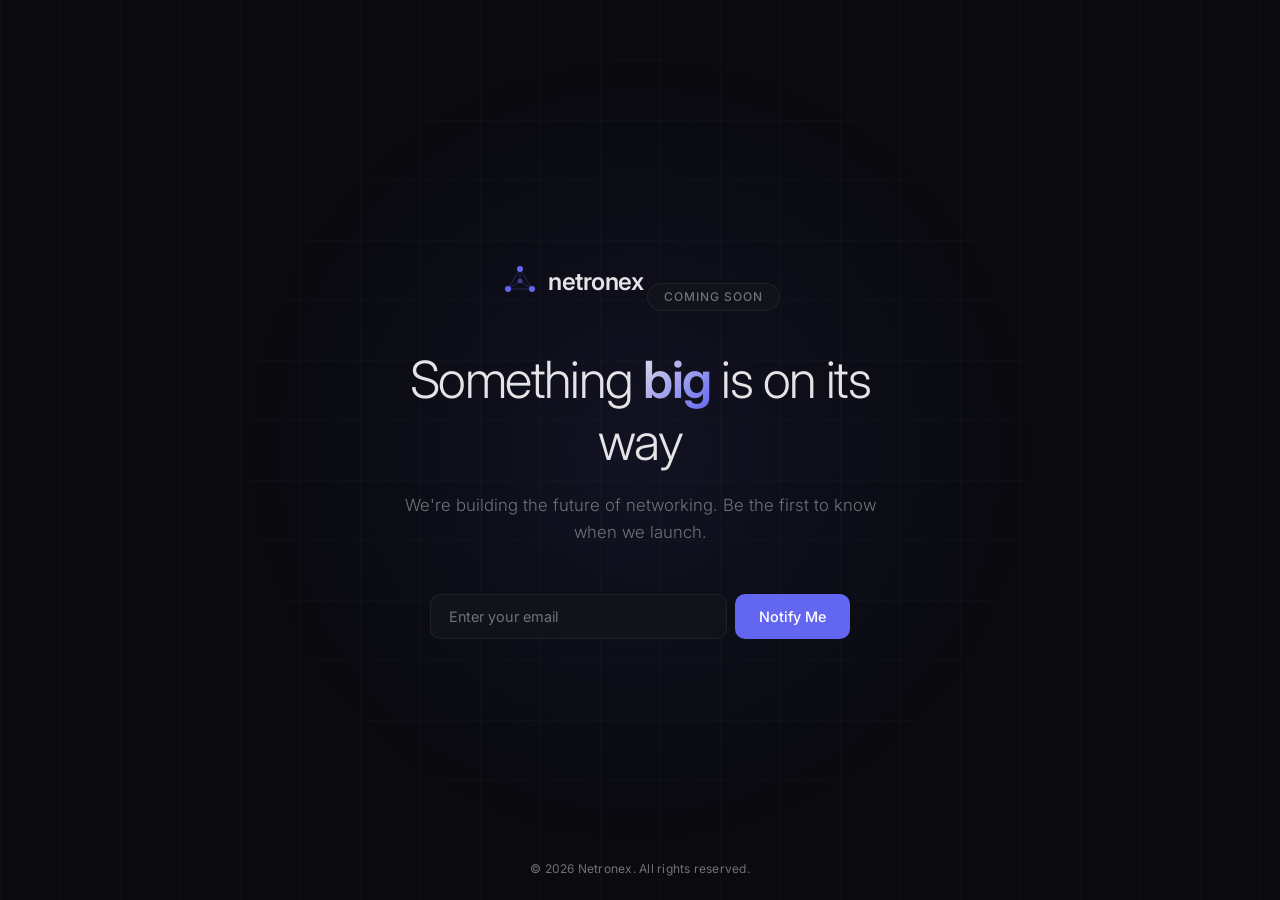
==== index.html @ 65c7b184 "Add files via upload" ====
<!DOCTYPE html>
<html lang="en">
<head>
    <meta charset="UTF-8">
    <meta name="viewport" content="width=device-width, initial-scale=1.0">
    <title>Netronex — Coming Soon</title>
    <meta name="description" content="Netronex — Networking services. Coming soon.">
    <link rel="icon" href="data:image/svg+xml,<svg xmlns='http://www.w3.org/2000/svg' viewBox='0 0 100 100'><text y='.9em' font-size='90'>◆</text></svg>">
    <link rel="preconnect" href="https://fonts.googleapis.com">
    <link rel="preconnect" href="https://fonts.gstatic.com" crossorigin>
    <link href="https://fonts.googleapis.com/css2?family=Inter:wght@300;400;500;600&display=swap" rel="stylesheet">
    <style>
        *, *::before, *::after {
            margin: 0;
            padding: 0;
            box-sizing: border-box;
        }

        :root {
            --bg: #0a0a0f;
            --surface: #12121a;
            --border: rgba(255, 255, 255, 0.06);
            --text: #e4e4e7;
            --text-muted: #71717a;
            --accent: #6366f1;
            --accent-glow: rgba(99, 102, 241, 0.15);
        }

        body {
            font-family: 'Inter', -apple-system, BlinkMacSystemFont, sans-serif;
            background: var(--bg);
            color: var(--text);
            min-height: 100vh;
            display: flex;
            flex-direction: column;
            align-items: center;
            justify-content: center;
            overflow: hidden;
            position: relative;
        }

        /* Subtle grid background */
        body::before {
            content: '';
            position: fixed;
            inset: 0;
            background-image:
                linear-gradient(rgba(255, 255, 255, 0.02) 1px, transparent 1px),
                linear-gradient(90deg, rgba(255, 255, 255, 0.02) 1px, transparent 1px);
            background-size: 60px 60px;
            pointer-events: none;
        }

        /* Radial glow behind content */
        body::after {
            content: '';
            position: fixed;
            top: 50%;
            left: 50%;
            transform: translate(-50%, -50%);
            width: 800px;
            height: 800px;
            background: radial-gradient(circle, var(--accent-glow) 0%, transparent 70%);
            pointer-events: none;
            opacity: 0.6;
        }

        .container {
            position: relative;
            z-index: 1;
            text-align: center;
            padding: 2rem;
            max-width: 560px;
        }

        .logo {
            display: inline-flex;
            align-items: center;
            gap: 0.5rem;
            margin-bottom: 3rem;
            animation: fadeDown 0.8s ease-out;
        }

        .logo-icon {
            width: 40px;
            height: 40px;
        }

        .logo-text {
            font-size: 1.5rem;
            font-weight: 600;
            letter-spacing: -0.02em;
        }

        .badge {
            display: inline-block;
            padding: 0.35rem 1rem;
            border-radius: 100px;
            border: 1px solid var(--border);
            background: var(--surface);
            color: var(--text-muted);
            font-size: 0.75rem;
            font-weight: 500;
            letter-spacing: 0.08em;
            text-transform: uppercase;
            margin-bottom: 2rem;
            animation: fadeDown 0.8s ease-out 0.1s both;
        }

        h1 {
            font-size: clamp(2rem, 5vw, 3.2rem);
            font-weight: 300;
            line-height: 1.2;
            letter-spacing: -0.03em;
            margin-bottom: 1.25rem;
            animation: fadeDown 0.8s ease-out 0.2s both;
        }

        h1 strong {
            font-weight: 600;
            background: linear-gradient(135deg, var(--text) 0%, var(--accent) 100%);
            -webkit-background-clip: text;
            -webkit-text-fill-color: transparent;
            background-clip: text;
        }

        .subtitle {
            font-size: 1.05rem;
            color: var(--text-muted);
            line-height: 1.6;
            margin-bottom: 3rem;
            font-weight: 300;
            animation: fadeDown 0.8s ease-out 0.3s both;
        }

        .notify-form {
            display: flex;
            gap: 0.5rem;
            max-width: 420px;
            margin: 0 auto;
            animation: fadeDown 0.8s ease-out 0.4s both;
        }

        .notify-form input {
            flex: 1;
            padding: 0.8rem 1.1rem;
            border-radius: 10px;
            border: 1px solid var(--border);
            background: var(--surface);
            color: var(--text);
            font-family: inherit;
            font-size: 0.9rem;
            outline: none;
            transition: border-color 0.2s;
        }

        .notify-form input::placeholder {
            color: var(--text-muted);
        }

        .notify-form input:focus {
            border-color: var(--accent);
        }

        .notify-form button {
            padding: 0.8rem 1.5rem;
            border-radius: 10px;
            border: none;
            background: var(--accent);
            color: #fff;
            font-family: inherit;
            font-size: 0.9rem;
            font-weight: 500;
            cursor: pointer;
            transition: opacity 0.2s, transform 0.2s;
            white-space: nowrap;
        }

        .notify-form button:hover {
            opacity: 0.9;
            transform: translateY(-1px);
        }

        .notify-form button:active {
            transform: translateY(0);
        }

        .form-success {
            display: none;
            color: var(--accent);
            font-size: 0.9rem;
            font-weight: 400;
            max-width: 420px;
            margin: 0 auto;
            animation: fadeDown 0.4s ease-out;
        }

        .form-success.show {
            display: block;
        }

        footer {
            position: fixed;
            bottom: 0;
            width: 100%;
            padding: 1.5rem;
            text-align: center;
            color: var(--text-muted);
            font-size: 0.75rem;
            letter-spacing: 0.02em;
            z-index: 1;
            animation: fadeDown 0.8s ease-out 0.5s both;
        }

        /* Floating nodes animation */
        .nodes {
            position: fixed;
            inset: 0;
            pointer-events: none;
            overflow: hidden;
        }

        .node {
            position: absolute;
            width: 4px;
            height: 4px;
            background: var(--accent);
            border-radius: 50%;
            opacity: 0;
            animation: float linear infinite;
        }

        @keyframes fadeDown {
            from {
                opacity: 0;
                transform: translateY(-12px);
            }
            to {
                opacity: 1;
                transform: translateY(0);
            }
        }

        @keyframes float {
            0% {
                opacity: 0;
                transform: translateY(100vh) scale(0);
            }
            10% {
                opacity: 0.3;
            }
            90% {
                opacity: 0.3;
            }
            100% {
                opacity: 0;
                transform: translateY(-20vh) scale(1);
            }
        }

        @media (max-width: 480px) {
            .notify-form {
                flex-direction: column;
            }

            .notify-form button {
                padding: 0.9rem;
            }
        }
    </style>
</head>
<body>
    <!-- Floating particle nodes -->
    <div class="nodes" id="nodes"></div>

    <div class="container">
        <div class="logo">
            <svg class="logo-icon" viewBox="0 0 40 40" fill="none" xmlns="http://www.w3.org/2000/svg">
                <circle cx="20" cy="8" r="3" fill="#6366f1"/>
                <circle cx="8" cy="28" r="3" fill="#6366f1"/>
                <circle cx="32" cy="28" r="3" fill="#6366f1"/>
                <circle cx="20" cy="20" r="2.5" fill="#6366f1" opacity="0.5"/>
                <line x1="20" y1="8" x2="8" y2="28" stroke="#6366f1" stroke-width="1" opacity="0.3"/>
                <line x1="20" y1="8" x2="32" y2="28" stroke="#6366f1" stroke-width="1" opacity="0.3"/>
                <line x1="8" y1="28" x2="32" y2="28" stroke="#6366f1" stroke-width="1" opacity="0.3"/>
                <line x1="20" y1="8" x2="20" y2="20" stroke="#6366f1" stroke-width="1" opacity="0.3"/>
                <line x1="8" y1="28" x2="20" y2="20" stroke="#6366f1" stroke-width="1" opacity="0.3"/>
                <line x1="32" y1="28" x2="20" y2="20" stroke="#6366f1" stroke-width="1" opacity="0.3"/>
            </svg>
            <span class="logo-text">netronex</span>
        </div>

        <div class="badge">Coming Soon</div>

        <h1>Something <strong>big</strong> is on its way</h1>

        <p class="subtitle">We're building the future of networking. Be the first to know when we launch.</p>

        <form class="notify-form" id="notifyForm">
            <input type="email" placeholder="Enter your email" required autocomplete="email">
            <button type="submit">Notify Me</button>
        </form>

        <p class="form-success" id="formSuccess">You're on the list. We'll be in touch.</p>
    </div>

    <footer>&copy; 2026 Netronex. All rights reserved.</footer>

    <script>
        // Floating nodes
        const nodesContainer = document.getElementById('nodes');
        for (let i = 0; i < 15; i++) {
            const node = document.createElement('div');
            node.className = 'node';
            node.style.left = Math.random() * 100 + '%';
            node.style.animationDuration = (12 + Math.random() * 18) + 's';
            node.style.animationDelay = (Math.random() * 15) + 's';
            node.style.width = node.style.height = (2 + Math.random() * 3) + 'px';
            nodesContainer.appendChild(node);
        }

        // Form handler (placeholder — swap for real backend)
        document.getElementById('notifyForm').addEventListener('submit', function(e) {
            e.preventDefault();
            this.style.display = 'none';
            document.getElementById('formSuccess').classList.add('show');
        });
    </script>
</body>
</html>
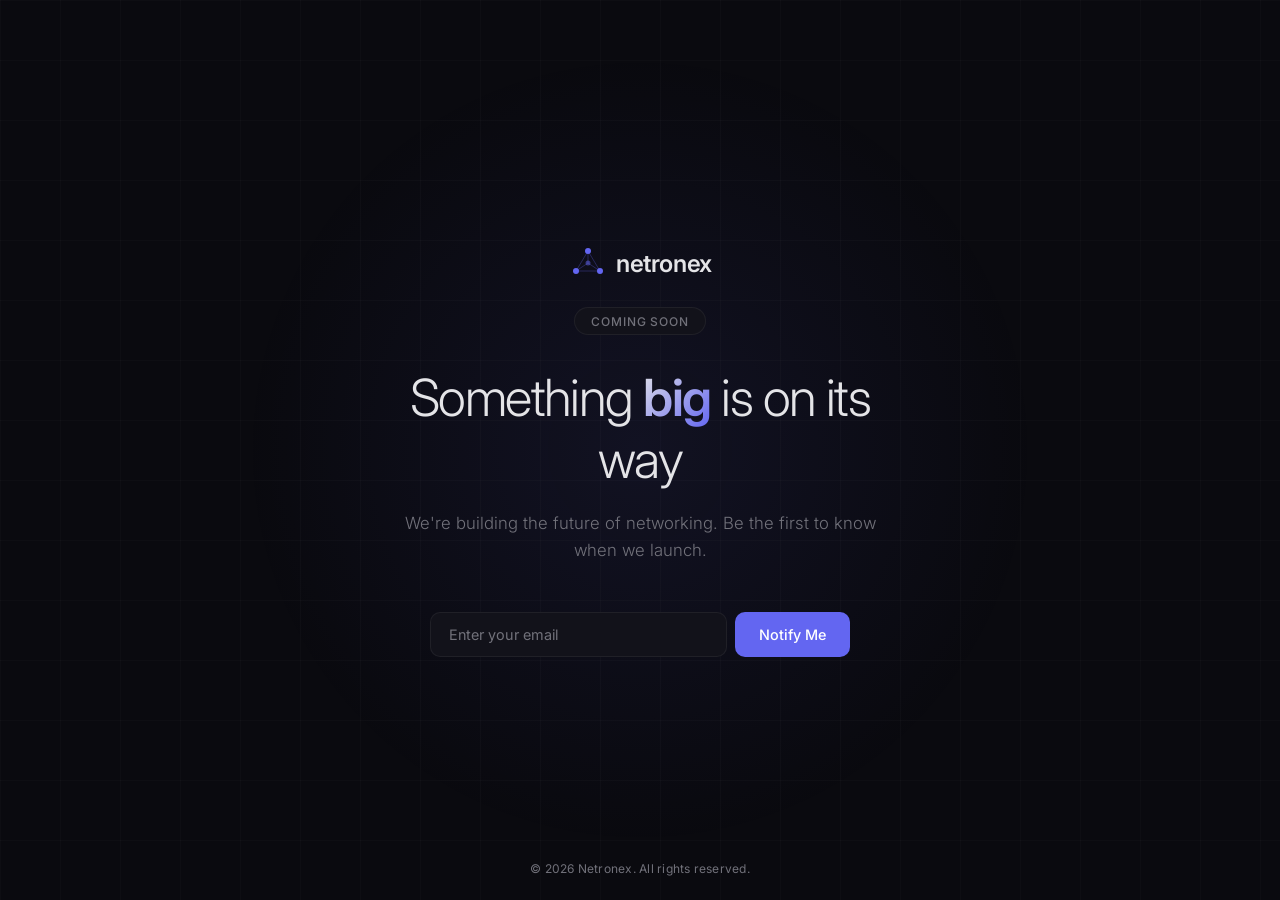
==== commit 76f5f70e: "Update index.html" ====
--- a/index.html
+++ b/index.html
@@ -77,7 +77,7 @@
             display: inline-flex;
             align-items: center;
             gap: 0.5rem;
-            margin-bottom: 3rem;
+            margin-bottom: 1.5rem;
             animation: fadeDown 0.8s ease-out;
         }
 
@@ -290,6 +290,8 @@
             <span class="logo-text">netronex</span>
         </div>
 
+        <br>
+
         <div class="badge">Coming Soon</div>
 
         <h1>Something <strong>big</strong> is on its way</h1>
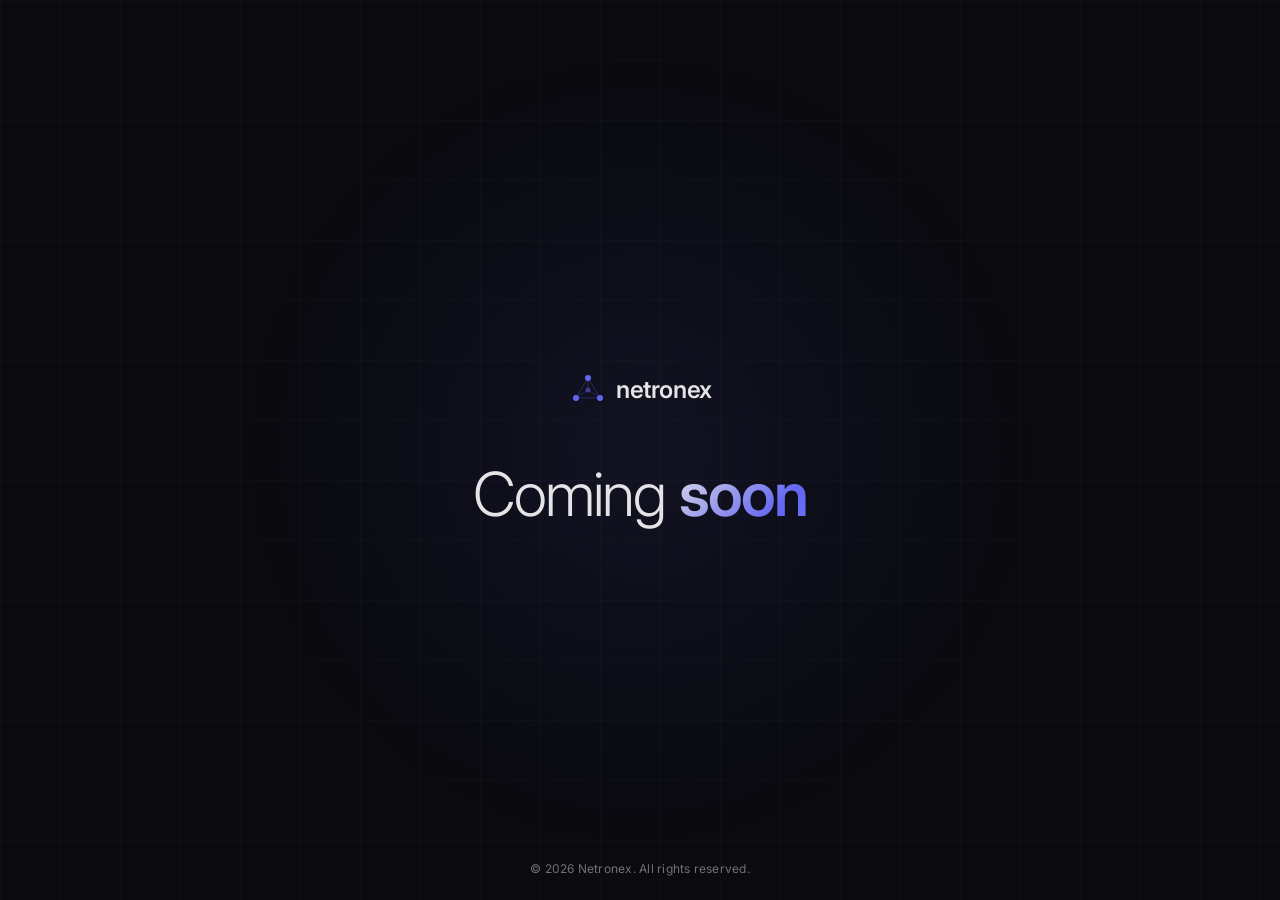
==== commit 68e7953f: "Update index.html" ====
--- a/index.html
+++ b/index.html
@@ -18,8 +18,6 @@
 
         :root {
             --bg: #0a0a0f;
-            --surface: #12121a;
-            --border: rgba(255, 255, 255, 0.06);
             --text: #e4e4e7;
             --text-muted: #71717a;
             --accent: #6366f1;
@@ -70,14 +68,13 @@
             z-index: 1;
             text-align: center;
             padding: 2rem;
-            max-width: 560px;
         }
 
         .logo {
             display: inline-flex;
             align-items: center;
             gap: 0.5rem;
-            margin-bottom: 1.5rem;
+            margin-bottom: 3rem;
             animation: fadeDown 0.8s ease-out;
         }
 
@@ -92,111 +89,34 @@
             letter-spacing: -0.02em;
         }
 
-        .badge {
-            display: inline-block;
-            padding: 0.35rem 1rem;
-            border-radius: 100px;
-            border: 1px solid var(--border);
-            background: var(--surface);
-            color: var(--text-muted);
-            font-size: 0.75rem;
-            font-weight: 500;
-            letter-spacing: 0.08em;
-            text-transform: uppercase;
-            margin-bottom: 2rem;
-            animation: fadeDown 0.8s ease-out 0.1s both;
-        }
-
         h1 {
-            font-size: clamp(2rem, 5vw, 3.2rem);
+            font-size: clamp(2.2rem, 6vw, 3.8rem);
             font-weight: 300;
             line-height: 1.2;
             letter-spacing: -0.03em;
-            margin-bottom: 1.25rem;
-            animation: fadeDown 0.8s ease-out 0.2s both;
-        }
-
-        h1 strong {
+            animation: fadeDown 0.8s ease-out 0.15s both;
+        }
+
+        h1 .soon {
             font-weight: 600;
-            background: linear-gradient(135deg, var(--text) 0%, var(--accent) 100%);
+            background: linear-gradient(135deg, #e4e4e7, #6366f1, #818cf8, #6366f1, #e4e4e7);
+            background-size: 300% 300%;
             -webkit-background-clip: text;
             -webkit-text-fill-color: transparent;
             background-clip: text;
-        }
-
-        .subtitle {
-            font-size: 1.05rem;
-            color: var(--text-muted);
-            line-height: 1.6;
-            margin-bottom: 3rem;
-            font-weight: 300;
-            animation: fadeDown 0.8s ease-out 0.3s both;
-        }
-
-        .notify-form {
-            display: flex;
-            gap: 0.5rem;
-            max-width: 420px;
-            margin: 0 auto;
-            animation: fadeDown 0.8s ease-out 0.4s both;
-        }
-
-        .notify-form input {
-            flex: 1;
-            padding: 0.8rem 1.1rem;
-            border-radius: 10px;
-            border: 1px solid var(--border);
-            background: var(--surface);
-            color: var(--text);
-            font-family: inherit;
-            font-size: 0.9rem;
-            outline: none;
-            transition: border-color 0.2s;
-        }
-
-        .notify-form input::placeholder {
-            color: var(--text-muted);
-        }
-
-        .notify-form input:focus {
-            border-color: var(--accent);
-        }
-
-        .notify-form button {
-            padding: 0.8rem 1.5rem;
-            border-radius: 10px;
-            border: none;
-            background: var(--accent);
-            color: #fff;
-            font-family: inherit;
-            font-size: 0.9rem;
-            font-weight: 500;
-            cursor: pointer;
-            transition: opacity 0.2s, transform 0.2s;
-            white-space: nowrap;
-        }
-
-        .notify-form button:hover {
-            opacity: 0.9;
-            transform: translateY(-1px);
-        }
-
-        .notify-form button:active {
-            transform: translateY(0);
-        }
-
-        .form-success {
-            display: none;
-            color: var(--accent);
-            font-size: 0.9rem;
-            font-weight: 400;
-            max-width: 420px;
-            margin: 0 auto;
-            animation: fadeDown 0.4s ease-out;
-        }
-
-        .form-success.show {
-            display: block;
+            animation: gradientShift 6s ease-in-out infinite;
+        }
+
+        @keyframes gradientShift {
+            0% {
+                background-position: 0% 50%;
+            }
+            50% {
+                background-position: 100% 50%;
+            }
+            100% {
+                background-position: 0% 50%;
+            }
         }
 
         footer {
@@ -209,7 +129,7 @@
             font-size: 0.75rem;
             letter-spacing: 0.02em;
             z-index: 1;
-            animation: fadeDown 0.8s ease-out 0.5s both;
+            animation: fadeDown 0.8s ease-out 0.3s both;
         }
 
         /* Floating nodes animation */
@@ -255,16 +175,6 @@
             100% {
                 opacity: 0;
                 transform: translateY(-20vh) scale(1);
-            }
-        }
-
-        @media (max-width: 480px) {
-            .notify-form {
-                flex-direction: column;
-            }
-
-            .notify-form button {
-                padding: 0.9rem;
             }
         }
     </style>
@@ -290,26 +200,12 @@
             <span class="logo-text">netronex</span>
         </div>
 
-        <br>
-
-        <div class="badge">Coming Soon</div>
-
-        <h1>Something <strong>big</strong> is on its way</h1>
-
-        <p class="subtitle">We're building the future of networking. Be the first to know when we launch.</p>
-
-        <form class="notify-form" id="notifyForm">
-            <input type="email" placeholder="Enter your email" required autocomplete="email">
-            <button type="submit">Notify Me</button>
-        </form>
-
-        <p class="form-success" id="formSuccess">You're on the list. We'll be in touch.</p>
+        <h1>Coming <span class="soon">soon</span></h1>
     </div>
 
     <footer>&copy; 2026 Netronex. All rights reserved.</footer>
 
     <script>
-        // Floating nodes
         const nodesContainer = document.getElementById('nodes');
         for (let i = 0; i < 15; i++) {
             const node = document.createElement('div');
@@ -320,13 +216,6 @@
             node.style.width = node.style.height = (2 + Math.random() * 3) + 'px';
             nodesContainer.appendChild(node);
         }
-
-        // Form handler (placeholder — swap for real backend)
-        document.getElementById('notifyForm').addEventListener('submit', function(e) {
-            e.preventDefault();
-            this.style.display = 'none';
-            document.getElementById('formSuccess').classList.add('show');
-        });
     </script>
 </body>
 </html>
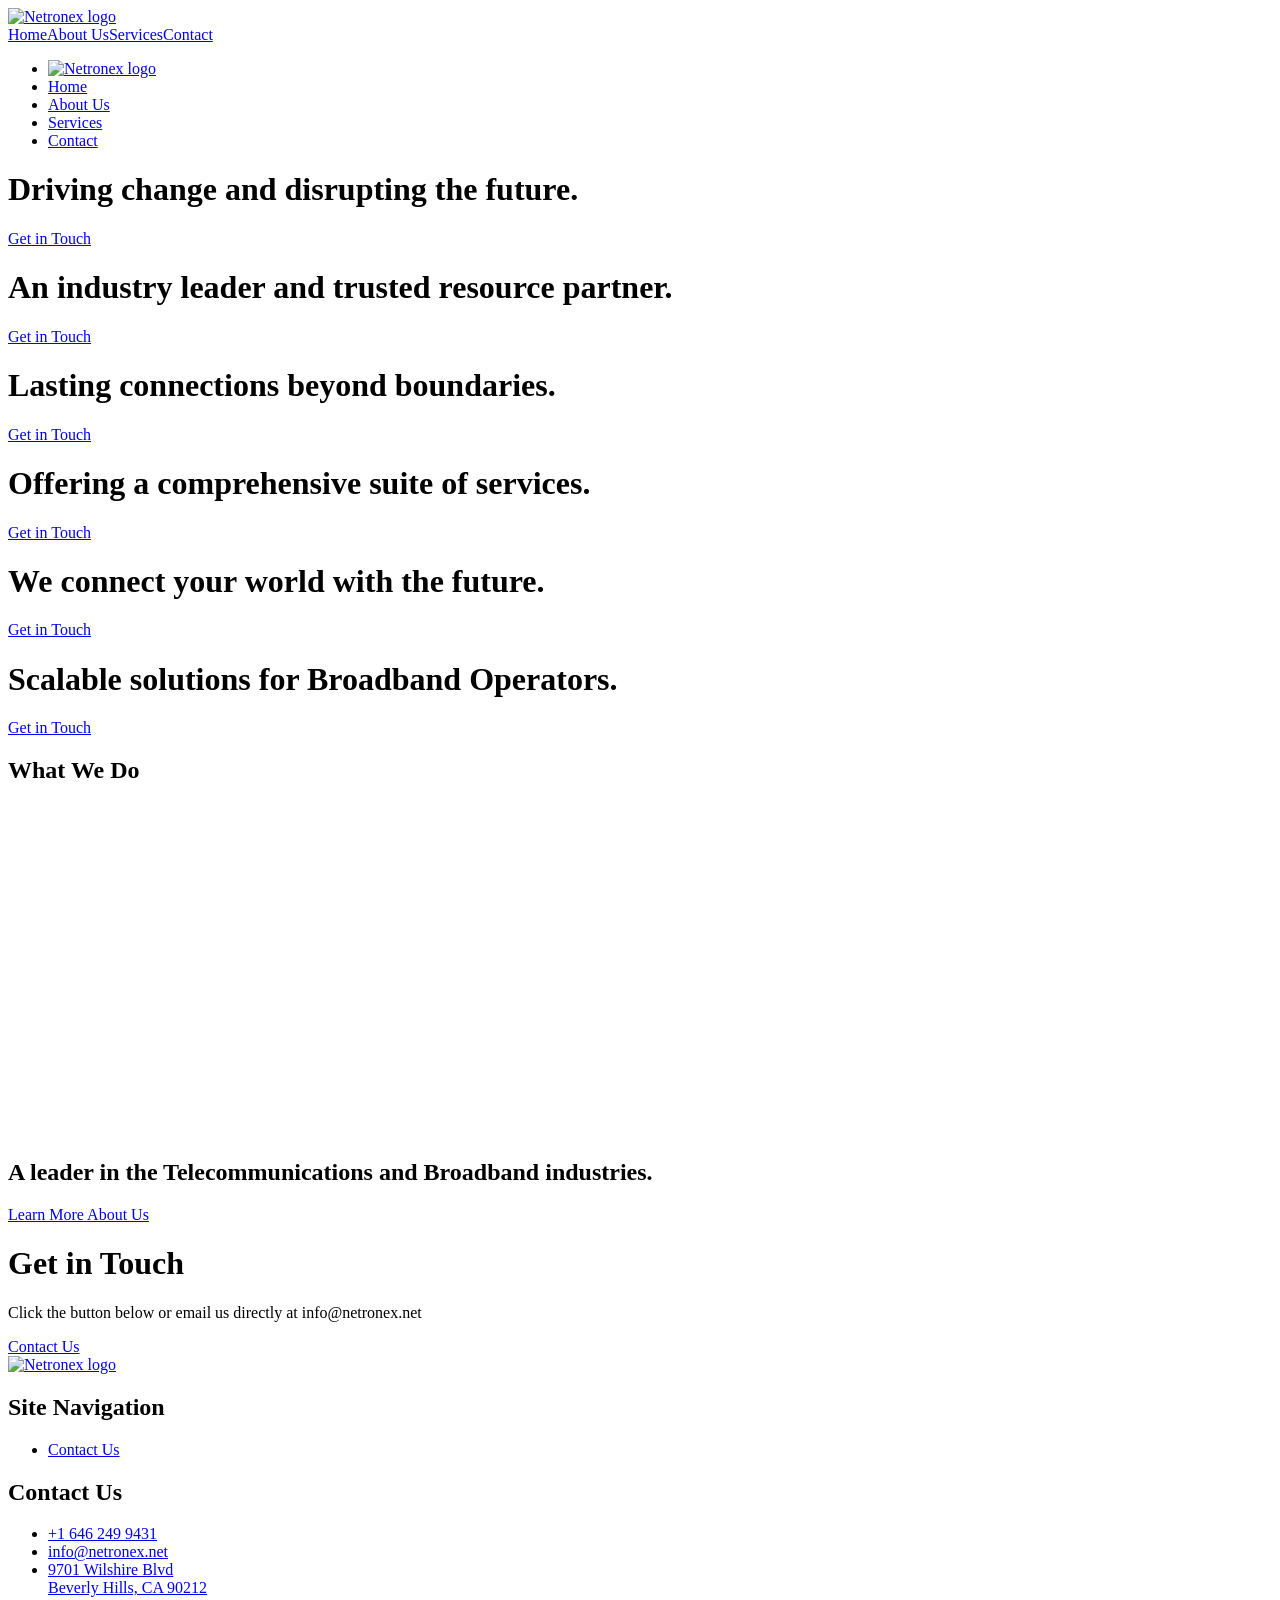
==== commit 2282eb4d: "v4 no assets" ====
--- a/index.html
+++ b/index.html
@@ -1,221 +1,3 @@
-<!DOCTYPE html>
-<html lang="en">
-<head>
-    <meta charset="UTF-8">
-    <meta name="viewport" content="width=device-width, initial-scale=1.0">
-    <title>Netronex — Coming Soon</title>
-    <meta name="description" content="Netronex — Networking services. Coming soon.">
-    <link rel="icon" href="data:image/svg+xml,<svg xmlns='http://www.w3.org/2000/svg' viewBox='0 0 100 100'><text y='.9em' font-size='90'>◆</text></svg>">
-    <link rel="preconnect" href="https://fonts.googleapis.com">
-    <link rel="preconnect" href="https://fonts.gstatic.com" crossorigin>
-    <link href="https://fonts.googleapis.com/css2?family=Inter:wght@300;400;500;600&display=swap" rel="stylesheet">
-    <style>
-        *, *::before, *::after {
-            margin: 0;
-            padding: 0;
-            box-sizing: border-box;
-        }
+<!DOCTYPE html><!-- This site was created in Webflow. http://www.webflow.com --><!-- Last Published: Fri Jun 03 2022 15:41:21 GMT+0000 (Coordinated Universal Time) --><html data-wf-page="616aef331b3b0db09dd721fb" data-wf-site="613a92cd177584200ac70a32"><head><meta charset="utf-8"/><title>Netronex</title><meta content="Netronex" property="og:title"/><meta content="Netronex" property="twitter:title"/><meta content="width=device-width, initial-scale=1" name="viewport"/><meta content="Webflow" name="generator"/><link href="assets/style.css" rel="stylesheet" type="text/css"/><script src="assets/3a3adf-webfont.js" type="text/javascript"></script><script type="text/javascript">WebFont.load({  google: {    families: ["Rubik:regular,500,600,700,800,900","Rubik:300,regular"]  }});</script><!--[if lt IE 9]><script src="assets/39e017-html5shiv.min.js" type="text/javascript"></script><![endif]--><script type="text/javascript">!function(o,c){var n=c.documentElement,t=" w-mod-";n.className+=t+"js",("ontouchstart"in o||o.DocumentTouch&&c instanceof DocumentTouch)&&(n.className+=t+"touch")}(window,document);</script><link href="assets/netronex-icon-32.png" rel="shortcut icon" type="image/x-icon"/><link href="assets/netronex-icon-256.png" rel="apple-touch-icon"/>
 
-        :root {
-            --bg: #0a0a0f;
-            --text: #e4e4e7;
-            --text-muted: #71717a;
-            --accent: #6366f1;
-            --accent-glow: rgba(99, 102, 241, 0.15);
-        }
-
-        body {
-            font-family: 'Inter', -apple-system, BlinkMacSystemFont, sans-serif;
-            background: var(--bg);
-            color: var(--text);
-            min-height: 100vh;
-            display: flex;
-            flex-direction: column;
-            align-items: center;
-            justify-content: center;
-            overflow: hidden;
-            position: relative;
-        }
-
-        /* Subtle grid background */
-        body::before {
-            content: '';
-            position: fixed;
-            inset: 0;
-            background-image:
-                linear-gradient(rgba(255, 255, 255, 0.02) 1px, transparent 1px),
-                linear-gradient(90deg, rgba(255, 255, 255, 0.02) 1px, transparent 1px);
-            background-size: 60px 60px;
-            pointer-events: none;
-        }
-
-        /* Radial glow behind content */
-        body::after {
-            content: '';
-            position: fixed;
-            top: 50%;
-            left: 50%;
-            transform: translate(-50%, -50%);
-            width: 800px;
-            height: 800px;
-            background: radial-gradient(circle, var(--accent-glow) 0%, transparent 70%);
-            pointer-events: none;
-            opacity: 0.6;
-        }
-
-        .container {
-            position: relative;
-            z-index: 1;
-            text-align: center;
-            padding: 2rem;
-        }
-
-        .logo {
-            display: inline-flex;
-            align-items: center;
-            gap: 0.5rem;
-            margin-bottom: 3rem;
-            animation: fadeDown 0.8s ease-out;
-        }
-
-        .logo-icon {
-            width: 40px;
-            height: 40px;
-        }
-
-        .logo-text {
-            font-size: 1.5rem;
-            font-weight: 600;
-            letter-spacing: -0.02em;
-        }
-
-        h1 {
-            font-size: clamp(2.2rem, 6vw, 3.8rem);
-            font-weight: 300;
-            line-height: 1.2;
-            letter-spacing: -0.03em;
-            animation: fadeDown 0.8s ease-out 0.15s both;
-        }
-
-        h1 .soon {
-            font-weight: 600;
-            background: linear-gradient(135deg, #e4e4e7, #6366f1, #818cf8, #6366f1, #e4e4e7);
-            background-size: 300% 300%;
-            -webkit-background-clip: text;
-            -webkit-text-fill-color: transparent;
-            background-clip: text;
-            animation: gradientShift 6s ease-in-out infinite;
-        }
-
-        @keyframes gradientShift {
-            0% {
-                background-position: 0% 50%;
-            }
-            50% {
-                background-position: 100% 50%;
-            }
-            100% {
-                background-position: 0% 50%;
-            }
-        }
-
-        footer {
-            position: fixed;
-            bottom: 0;
-            width: 100%;
-            padding: 1.5rem;
-            text-align: center;
-            color: var(--text-muted);
-            font-size: 0.75rem;
-            letter-spacing: 0.02em;
-            z-index: 1;
-            animation: fadeDown 0.8s ease-out 0.3s both;
-        }
-
-        /* Floating nodes animation */
-        .nodes {
-            position: fixed;
-            inset: 0;
-            pointer-events: none;
-            overflow: hidden;
-        }
-
-        .node {
-            position: absolute;
-            width: 4px;
-            height: 4px;
-            background: var(--accent);
-            border-radius: 50%;
-            opacity: 0;
-            animation: float linear infinite;
-        }
-
-        @keyframes fadeDown {
-            from {
-                opacity: 0;
-                transform: translateY(-12px);
-            }
-            to {
-                opacity: 1;
-                transform: translateY(0);
-            }
-        }
-
-        @keyframes float {
-            0% {
-                opacity: 0;
-                transform: translateY(100vh) scale(0);
-            }
-            10% {
-                opacity: 0.3;
-            }
-            90% {
-                opacity: 0.3;
-            }
-            100% {
-                opacity: 0;
-                transform: translateY(-20vh) scale(1);
-            }
-        }
-    </style>
-</head>
-<body>
-    <!-- Floating particle nodes -->
-    <div class="nodes" id="nodes"></div>
-
-    <div class="container">
-        <div class="logo">
-            <svg class="logo-icon" viewBox="0 0 40 40" fill="none" xmlns="http://www.w3.org/2000/svg">
-                <circle cx="20" cy="8" r="3" fill="#6366f1"/>
-                <circle cx="8" cy="28" r="3" fill="#6366f1"/>
-                <circle cx="32" cy="28" r="3" fill="#6366f1"/>
-                <circle cx="20" cy="20" r="2.5" fill="#6366f1" opacity="0.5"/>
-                <line x1="20" y1="8" x2="8" y2="28" stroke="#6366f1" stroke-width="1" opacity="0.3"/>
-                <line x1="20" y1="8" x2="32" y2="28" stroke="#6366f1" stroke-width="1" opacity="0.3"/>
-                <line x1="8" y1="28" x2="32" y2="28" stroke="#6366f1" stroke-width="1" opacity="0.3"/>
-                <line x1="20" y1="8" x2="20" y2="20" stroke="#6366f1" stroke-width="1" opacity="0.3"/>
-                <line x1="8" y1="28" x2="20" y2="20" stroke="#6366f1" stroke-width="1" opacity="0.3"/>
-                <line x1="32" y1="28" x2="20" y2="20" stroke="#6366f1" stroke-width="1" opacity="0.3"/>
-            </svg>
-            <span class="logo-text">netronex</span>
-        </div>
-
-        <h1>Coming <span class="soon">soon</span></h1>
-    </div>
-
-    <footer>&copy; 2026 Netronex. All rights reserved.</footer>
-
-    <script>
-        const nodesContainer = document.getElementById('nodes');
-        for (let i = 0; i < 15; i++) {
-            const node = document.createElement('div');
-            node.className = 'node';
-            node.style.left = Math.random() * 100 + '%';
-            node.style.animationDuration = (12 + Math.random() * 18) + 's';
-            node.style.animationDelay = (Math.random() * 15) + 's';
-            node.style.width = node.style.height = (2 + Math.random() * 3) + 'px';
-            nodesContainer.appendChild(node);
-        }
-    </script>
-</body>
-</html>
+</head><body><div data-animation="default" data-collapse="medium" data-duration="400" data-easing="ease" data-easing2="ease" role="banner" class="mobile-nav w-nav"><div class="container-8 w-container"><a href="index.html" aria-current="page" class="brand w-nav-brand w--current"><img src="assets/netronex-logo.png" srcset="assets/netronex-logo.png 1x, assets/netronex-logo@2x.png 2x" loading="lazy" width="425" alt="Netronex logo" class="image-23"/></a><nav role="navigation" class="nav-menu w-nav-menu"><a href="index.html" aria-current="page" class="nav-link-4 w-nav-link w--current">Home</a><a href="about-us.html" class="nav-link-5 w-nav-link">About Us</a><a href="services.html" class="nav-link-6 w-nav-link">Services</a><a href="contact.html" class="nav-link-8 w-nav-link">Contact</a></nav><div class="menu-button w-nav-button"><div class="icon-5 w-icon-nav-menu"></div></div></div></div><header id="nav" class="sticky-nav"><nav class="container-2 w-container"><ul role="list" class="nav-grid w-list-unstyled"><li id="w-node-_4b62ba9a-3b19-c1e0-1214-737d0f882db9-0f882db6"><a href="index.html" aria-current="page" class="nav-logo-link w--current"><img src="assets/netronex-logo.png" srcset="assets/netronex-logo.png 1x, assets/netronex-logo@2x.png 2x" alt="Netronex logo" class="nav-logo"/></a></li><li><a href="index.html" aria-current="page" class="nav-link w--current">Home</a></li><li><a href="about-us.html" class="nav-link">About Us</a></li><li><a href="services.html" class="nav-link">Services</a></li><li><a href="contact.html" class="nav-link">Contact</a></li></ul></nav></header><div data-delay="4000" data-animation="slide" class="hero-slider w-slider" data-autoplay="true" data-easing="ease" data-hide-arrows="false" data-disable-swipe="false" data-autoplay-limit="0" data-nav-spacing="8" data-duration="500" data-infinite="true"><div class="mask w-slider-mask"><div class="hero-slide-2 hero-slide-2-2 hero-slide-2-3 w-slide"><div class="hero-slider-content-wrapper"><h1 class="white-h1 home-white-h1">Driving change and disrupting the future.</h1><a href="contact.html" class="orange-button w-button">Get in Touch</a></div></div><div class="hero-slide-2 hero-slide-5-1 w-slide"><div class="hero-slider-content-wrapper"><h1 class="white-h1 home-white-h1">An industry leader and trusted resource partner.</h1><a href="contact.html" class="orange-button w-button">Get in Touch</a></div></div><div class="hero-slide-2 hero-slide-6-1 w-slide"><div class="hero-slider-content-wrapper"><h1 class="white-h1 home-white-h1">Lasting connections beyond boundaries.</h1><a href="contact.html" class="orange-button w-button">Get in Touch</a></div></div><div class="hero-slide-2 hero-slide-3-1 w-slide"><div class="hero-slider-content-wrapper"><h1 class="white-h1 home-white-h1">Offering a comprehensive suite of services.</h1><a href="contact.html" class="orange-button w-button">Get in Touch</a></div></div><div class="hero-slide-2 w-slide"><div class="hero-slider-content-wrapper"><h1 class="white-h1 home-white-h1">We connect your world with the future.</h1><a href="contact.html" class="orange-button w-button">Get in Touch</a></div></div><div class="hero-slide-2 hero-slide-4-1 w-slide"><div class="hero-slider-content-wrapper"><h1 class="white-h1 home-white-h1">Scalable solutions for Broadband Operators.</h1><a href="contact.html" class="orange-button w-button">Get in Touch</a></div></div></div><div class="left-arrow w-slider-arrow-left"><div class="w-icon-slider-left"></div></div><div class="right-arrow w-slider-arrow-right"><div class="w-icon-slider-right"></div></div><div class="slide-nav home-hero w-slider-nav w-round"></div></div><div class="section light-blue-section what-we-do-section wf-section"><div class="flex-vertical what-we-do-container"><h2 class="h2">What We Do</h2></div><div class="container-5 w-container"><div class="flex-horizontal-row what-we-do-row"><a data-w-id="5288846d-5682-8d84-e49d-9e6cf70ec868" style="opacity:0" href="services.html#residential" class="link-block link-block-flex-vertical w-inline-block"><img src="assets/30b2df-6143bb5321cbe5429c080d02_what-we-do-photo-1.png" loading="lazy" alt="Exterior shot of house" class="what-we-do-photo"/><img src="assets/3c4d42-6143bb533f3ed7bfa9bea2a5_what-we-do-icon.png" loading="lazy" alt="" class="what-we-do-icon"/><h3 class="h3 h3-centered">Residential Fulfillment</h3></a><a data-w-id="23591ddd-2ca3-35cf-d0aa-42059a6dc1d0" style="opacity:0" href="services.html#business" class="link-block link-block-flex-vertical w-inline-block"><img src="assets/71b8d6-6143bb53a685c597b4541096_what-we-do-photo-4.png" loading="lazy" alt="Exterior shot of business." class="what-we-do-photo"/><img src="assets/3c4d42-6143bb533f3ed7bfa9bea2a5_what-we-do-icon.png" loading="lazy" alt="" class="what-we-do-icon"/><h3 class="h3 h3-centered">Business to <br/>Business</h3></a><a data-w-id="7f81b0c2-c279-ea9b-4f43-6d2aa4d1dc39" style="opacity:0" href="services.html#home" class="link-block link-block-flex-vertical w-inline-block"><img src="assets/19e664-6143bb53a980bfc7af2d01a5_what-we-do-photo-3.png" loading="lazy" alt="Hand holding a smart phone." class="what-we-do-photo"/><img src="assets/3c4d42-6143bb533f3ed7bfa9bea2a5_what-we-do-icon.png" loading="lazy" alt="" class="what-we-do-icon"/><h3 class="h3 h3-centered">Home Security <br/>&amp; Automation</h3></a><a data-w-id="7e73dde3-2a9a-dfe6-ed0b-03f3b224756e" style="opacity:0" href="services.html#construction" class="link-block link-block-flex-vertical w-inline-block"><img src="assets/6a1646-6143bb534a1dcbd959ee70a4_what-we-do-photo-2.png" loading="lazy" alt="Construction site." class="what-we-do-photo"/><img src="assets/3c4d42-6143bb533f3ed7bfa9bea2a5_what-we-do-icon.png" loading="lazy" alt="" class="what-we-do-icon"/><h3 class="h3 h3-centered h3-big-box"> Construction &amp; Underground Drop Bury </h3></a></div></div></div><div class="section _2nd-second-home wf-section" style="margin-top:0"><div class="_2nd-section-home-container"><h2 class="h2 second-home-h2">A leader in the Telecommunications and Broadband industries.</h2><a href="about-us.html" class="blue-button _2nd-section-home-buttton w-button">Learn More About Us</a></div></div><div class="section get-in-touch-section wf-section"><div class="flex-vertical"><h1 class="h2 h2-white">Get in Touch</h1><p class="regular-paragraph regular-paragraph-white-centered">Click the button below or email us directly at info@netronex.net</p><a href="contact.html" class="orange-button w-button">Contact Us</a></div></div><footer id="footer" class="footer wf-section"><div class="container-4 w-container"><div class="footer-flex-container"><a href="#" class="footer-logo-link"><img src="assets/netronex-logo.png" srcset="assets/netronex-logo.png 1x, assets/netronex-logo@2x.png 2x" alt="Netronex logo" class="footer-image"/></a><div class="div-block-13"><h2 class="footer-heading">Site Navigation</h2><ul role="list" class="w-list-unstyled"><li><a href="contact.html" class="footer-link">Contact Us</a></li></ul></div><div class="div-block-15"><h2 class="footer-heading">Contact Us</h2><ul role="list" class="w-list-unstyled"><li><a href="tel:+16462499431" class="footer-link">+1 646 249 9431</a></li><li><a href="mailto:info@netronex.net" class="footer-link">info@netronex.net</a></li><li><a href="#" class="footer-link">9701 Wilshire Blvd<br/>Beverly Hills, CA 90212</a></li></ul></div></div></div></footer><script src="assets/5de7d6-jquery-3.5.1.min.dc5e7f18c8.js" type="text/javascript"></script><script src="assets/ef6555-webflow.c795853c3.js" type="text/javascript"></script><!--[if lte IE 9]><script src="https://cdnjs.cloudflare.com/ajax/libs/placeholders/3.0.2/placeholders.min.js"></script><![endif]--></body></html>
